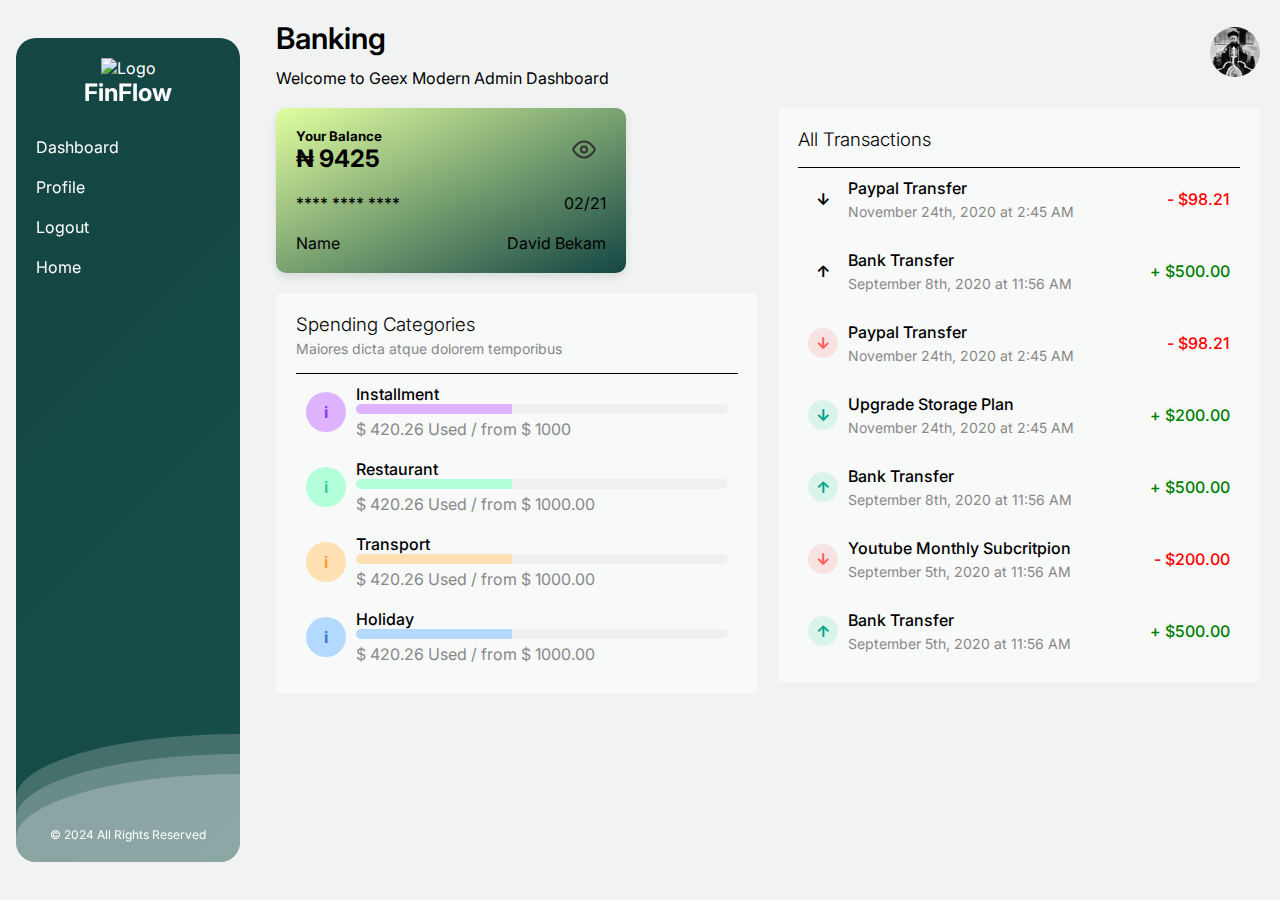
==== dashboard.html @ e2118fad "first-commit-still need to clean up" ====
<!DOCTYPE html>
<html lang="en">
  <head>
    <meta charset="UTF-8" />
    <meta name="viewport" content="width=device-width, initial-scale=1.0" />
    <title>My Website</title>
    <link rel="stylesheet" href="./styles/dashboard.css" />
  </head>
  <body>
    <div class="mobile-header">
      <button class="menu-btn">&#9776;</button>
      <div class="profile-picture">
        <img
          src="./images/WhatsApp Image 2024-01-13 at 22.33.21.jpeg"
          alt="Profile Picture"
        />
      </div>
    </div>
    <div class="overlay"></div>
    <div class="sidebar">
      <div class="sidebar-in-container">
        <div class="logo">
          <img src="logo.png" alt="Logo" />
          <h2>FinFlow</h2>
        </div>
        <nav>
          <ul>
            <li>
              <a href="#" class="nav-link" data-content="dashboard"
                >Dashboard</a
              >
            </li>
            <li>
              <a href="#" class="nav-link" data-content="profile">Profile</a>
            </li>
            <li>
              <a href="#" class="nav-link" data-content="logout">Logout</a>
            </li>
            <li><a href="#" class="nav-link" data-content="home">Home</a></li>
          </ul>
        </nav>
        <div class="sidebar-footer">
          <p>&copy; 2024 All Rights Reserved</p>
        </div>
        <div>
          <div class="wave-1"></div>
          <div class="wave-1"></div>
          <div class="wave-1"></div>
        </div>
      </div>
    </div>

    <div class="content">
      <header>
        <div class="banking">
          <h2>Banking</h2>
          <p>Welcome to Geex Modern Admin Dashboard</p>
        </div>
        <div class="profile-picture">
          <img
            src="./images/WhatsApp Image 2024-01-13 at 22.33.21.jpeg"
            alt="Profile Picture"
          />
        </div>
      </header>
      <main>
        <div id="dashboard" class="content-section dashboard">
          <div class="grid-container">
            <!-- atm card -->
            <div class="card">
              <div class="balance-container">
                <h5>Your Balance</h5>
                <p class="balance">₦ <span id="balance-amount">0</span></p>
                <button id="toggle-balance">
                  <svg
                    id="eye-icon"
                    viewBox="0 0 24 24"
                    fill="none"
                    stroke="currentColor"
                    stroke-width="2"
                    stroke-linecap="round"
                    stroke-linejoin="round"
                  >
                    <path
                      d="M1 12s4-8 11-8 11 8 11 8-4 8-11 8-11-8-11-8z"
                    ></path>
                    <circle cx="12" cy="12" r="3"></circle>
                  </svg>
                </button>
              </div>
              <div class="card-details">
                <p class="card-number">**** **** ****</p>
                <p class="expiry-date">02/21</p>
              </div>
              <div class="card-holder">
                <p>Name</p>
                <p id="card-holder-name">John Doe</p>
              </div>
            </div>

            <!-- categories -->
            <div class="category-container">
              <div class="spending-category">
                <h3>Spending Categories</h3>
                <p class="description">
                  Maiores dicta atque dolorem temporibus
                </p>
              </div>
              <div class="category-list">
                <div class="category">
                  <div class="category-icon installment">
                    <span>i</span>
                  </div>
                  <div class="category-info">
                    <h3>Installment</h3>
                    <div class="progress-bar">
                      <div class="progress" style="width: 42.026%"></div>
                    </div>
                    <p class="spent">$ 420.26 Used / from $ 1000</p>
                  </div>
                </div>
                <!-- Add more categories here -->
              </div>
            </div>
          </div>

          <!-- transaction history -->
          <div class="transaction-container">
            <div class="all-transactions">
              <h3>All Transactions</h3>
            </div>
            <div class="transaction-list">
              <!-- Static transactions -->
              <div class="transaction">
                <div class="transaction-icon">↓</div>
                <div class="transaction-info">
                  <h3 class="transaction-name">Paypal Transfer</h3>
                  <p class="transaction-details">
                    November 24th, 2020 at 2:45 AM
                  </p>
                </div>
                <span class="transaction-amount expense">- $98.21</span>
              </div>
              <div class="transaction">
                <div class="transaction-icon">↑</div>
                <div class="transaction-info">
                  <h3 class="transaction-name">Bank Transfer</h3>
                  <p class="transaction-details">
                    September 8th, 2020 at 11:56 AM
                  </p>
                </div>
                <span class="transaction-amount income">+ $500.00</span>
              </div>
            </div>
          </div>
        </div>

        <div id="profile" class="content-section hidden">
          <h2>Profile</h2>
          <p>This is the profile content.</p>
        </div>

        <div id="logout" class="content-section hidden">
          <h2>Logout</h2>
          <p>This is the logout content.</p>
        </div>

        <div id="home" class="content-section hidden">
          <h2>Home</h2>
          <p>This is the home content.</p>
        </div>
      </main>
    </div>

    <script src="./js/script.js"></script>
  </body>
</html>
---- styles/dashboard.css ----
@import url("https://fonts.googleapis.com/css2?family=Inter:wght@100..900&display=swap");
* {
  margin: 0;
  padding: 0;
  box-sizing: border-box;
}
body {
  margin: 0;
  padding: 0;
  font-family: "Inter", sans-serif;
  background-color: #f1f3f3;
  max-width: 1440px;
  margin: 0 auto;
}

@keyframes gradient {
  0% {
    background-position: 0% 0%;
  }
  50% {
    background-position: 100% 100%;
  }
  100% {
    background-position: 0% 0%;
  }
}

.sidebar {
  width: 20%;
  height: 100vh;
  color: #fff;
  position: fixed;
  left: 0;
  top: 0;
  display: flex;
  align-items: center;
  padding: 1rem;
}
.sidebar-in-container {
  display: flex;
  flex-direction: column;
  justify-content: center;
  /* background-color: rgba(20, 70, 67, 1); */
  height: 95%;
  width: 100%;
  border-radius: 20px;
  margin: auto 0;
  position: relative;
  overflow: auto;
  background: linear-gradient(
    315deg,
    rgba(20, 70, 67, 1) 3%,
    rgba(39, 119, 104, 1) 38%,
    rgba(20, 70, 67, 1) 98%
  );
  animation: gradient 15s ease infinite;
  background-size: 400% 400%;
  background-attachment: fixed;
  overflow: hidden;
}
.wave-1 {
  background: rgb(255 255 255 / 25%);
  border-radius: 1000% 1000% 0 0;
  position: absolute;
  width: 200%;
  height: 8rem;
  animation: wave 10s -3s linear infinite;
  transform: translate3d(0, 0, 0);
  opacity: 0.8;
  bottom: 0;
  left: 0;
  z-index: 1;
}
.wave-1:nth-of-type(2) {
  bottom: -1.25em;
  animation: wave 18s linear reverse infinite;
  opacity: 0.8;
}

.wave-1:nth-of-type(3) {
  bottom: -2.5em;
  animation: wave 20s -1s reverse infinite;
  opacity: 0.9;
}
@keyframes wave {
  2% {
    transform: translateX(1);
  }

  25% {
    transform: translateX(-25%);
  }

  50% {
    transform: translateX(-50%);
  }

  75% {
    transform: translateX(-25%);
  }

  100% {
    transform: translateX(1);
  }
}

.logo {
  text-align: center;
  padding: 20px;
}

nav ul {
  list-style-type: none;
  padding: 0;
  margin: 0;
  z-index: 10;
}

nav ul li a {
  display: block;
  color: #fff;
  text-decoration: none;
  padding: 10px 20px;
}

nav ul li a:hover {
  background-color: rgba(39, 119, 104, 1);
}

.sidebar-footer {
  margin-top: auto;
  bottom: 20px;
  color: #fff;
  padding: 20px;
  text-align: center;
}

.sidebar-footer p {
  font-size: 12px;
  font-weight: 400;
}

.content {
  margin-left: 20%;
  padding: 20px;
}

header {
  display: flex;
  justify-content: space-between;
  align-items: center;
  margin-bottom: 20px;
}

.banking h2 {
  font-size: 30px;
  font-weight: 600;
  margin: 0;
  margin-bottom: 12px;
}

.banking p {
  font-weight: 400;
}

.profile-picture img {
  width: 50px;
  height: 50px;
  border-radius: 50%;
}
/* styles.css */
.content-section {
  display: none;
}

.content-section.show {
  display: block;
}

.dashboard {
  display: flex !important;
  flex-direction: row;
  gap: 20px;
}
.mobile-header {
  display: none;
}

/* card acct balance */
.card {
  background-color: #fff;
  background: linear-gradient(
    to bottom right,
    rgba(225, 255, 160, 1),
    rgba(20, 70, 67, 1)
  );
  border-radius: 10px;
  padding: 20px;
  box-shadow: 0 4px 8px rgba(0, 0, 0, 0.1);
  max-width: 350px;
  width: 100%;
  max-height: 200px;
}

.balance-container {
  text-align: left;
  margin-bottom: 20px;
  position: relative;
}

.balance {
  font-size: 24px;
  font-weight: bold;
}

#toggle-balance {
  background: none;
  border: none;
  cursor: pointer;
  position: absolute;
  top: 50%;
  right: 10px;
  transform: translateY(-50%);
}

#eye-icon {
  width: 24px;
  height: 24px;
  stroke: #333;
}

.card-details {
  display: flex;
  justify-content: space-between;
  margin-bottom: 20px;
}

.card-holder {
  display: flex;
  justify-content: space-between;
}

/* categories section */
.category-container {
  width: 100%;
  margin: 0 auto;
  background-color: rgba(255, 255, 255, 0.5);
  padding: 20px;
  border-radius: 5px;
  /* box-shadow: 0 2px 5px rgba(0, 0, 0, 0.1); */
}

.description {
  padding-top: 4px;
  font-size: 14px;
  color: #888;
}

.category-list {
  display: flex;
  flex-direction: column;
  /* gap: 20px; */
}

.category {
  display: flex;
  align-items: center;
  padding: 10px;
}

.category-icon {
  width: 40px;
  height: 40px;
  border-radius: 50%;
  display: flex;
  justify-content: center;
  align-items: center;
  font-weight: bold;
  margin-right: 10px;
}

.installment {
  background-color: #e0b3ff;
  color: #8b3aff;
}

.category-info {
  flex-grow: 1;
}

.progress-bar {
  height: 10px;
  background-color: #f0f0f0;
  border-radius: 5px;
  overflow: hidden;
}

.progress {
  height: 100%;
  background-color: #e0b3ff;
}

.spent {
  color: #888;
  margin-top: 5px;
}

/* transaction history */

.transaction-container {
  height: 100%;
  width: 50%;
  margin: 0 auto;
  background-color: rgba(255, 255, 255, 0.5);
  padding: 20px;
  border-radius: 5px;
  /* box-shadow: 0 2px 5px rgba(0, 0, 0, 0.1); */
}
.all-transactions,
.spending-category {
  padding-bottom: 1rem;
  border-bottom: 1px solid #000;
}
.all-transactions h3,
.spending-category h3 {
  font-weight: 300;
}

.transaction-list {
  display: flex;
  flex-direction: column;
  gap: 10px;
}

.transaction {
  display: flex;
  align-items: center;
  padding: 10px;
}

.transaction-icon {
  width: 30px;
  height: 30px;
  border-radius: 50%;
  display: flex;
  justify-content: center;
  align-items: center;
  font-weight: bold;
  margin-right: 10px;
}

.transaction-icon.income {
  color: #00a389;
  background-color: #2ed6a326;
}

.transaction-icon.expense {
  color: #ff5b5b;
  background-color: #ff5b5b26;
}

.transaction-info {
  flex-grow: 1;
}

.transaction-name,
.category-info h3 {
  margin: 0;
  font-weight: 500;
  font-size: 16px;
}

.transaction-details {
  margin: 5px 0 0;
  color: #888;
  font-size: 14px;
}

.transaction-amount {
  font-weight: 500;
  margin-left: 10px;
}

.income {
  color: green;
}

.expense {
  color: red;
}

/* grid container */
.grid-container {
  display: flex;
  flex-direction: column;
  justify-content: center;
  gap: 20px;
  width: 50%;
}

/* Mobile styles */
@media (max-width: 768px) {
  .card {
    max-width: 450px;
  }
  .sidebar {
    width: 250px;
    left: -250px;
    transition: left 0.3s ease;
    z-index: 200;
  }

  .sidebar.open {
    left: 0;
  }

  .content {
    margin-left: 0;
  }

  .mobile-header {
    display: flex;
    justify-content: space-between;
    align-items: center;
    padding: 10px 18px;
    /* background-color: #333; */
    color: #fff;
  }

  .menu-btn {
    background-color: transparent;
    border: none;
    color: #fff;
    font-size: 24px;
    cursor: pointer;
  }

  .overlay {
    position: fixed;
    top: 0;
    left: 0;
    width: 100%;
    height: 100%;
    background-color: rgba(0, 0, 0, 0.5);
    z-index: 100;
    display: none;
  }

  .overlay.show {
    display: block;
    /* z-index: 1; */
  }
  .dashboard {
    flex-direction: column;
  }
  .grid-container,
  .transaction-container {
    width: 100%;
  }
  header .profile-picture {
    visibility: hidden;
  }
}
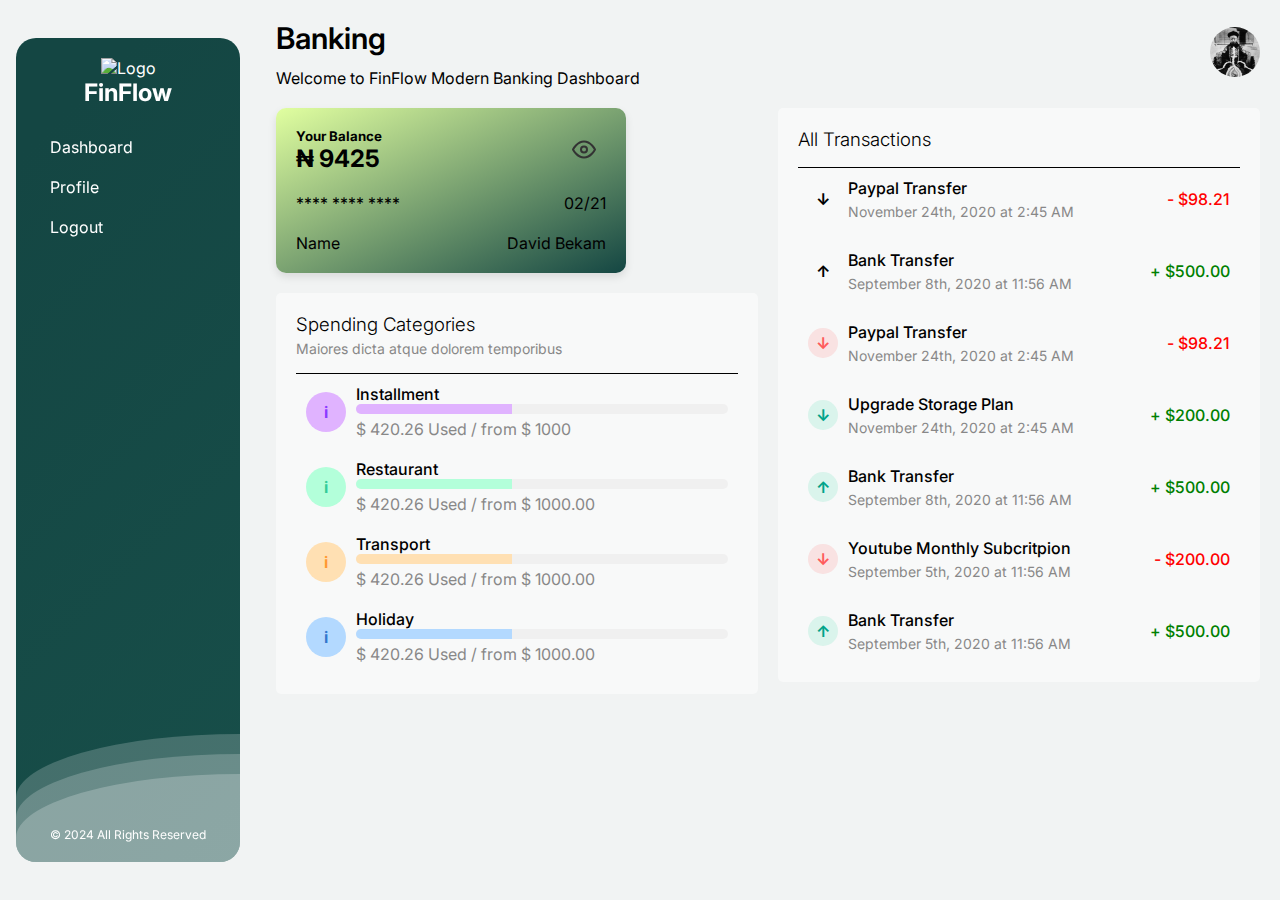
==== commit e06d76f2: "newtest" ====
--- a/dashboard.html
+++ b/dashboard.html
@@ -5,8 +5,17 @@
     <meta name="viewport" content="width=device-width, initial-scale=1.0" />
     <title>My Website</title>
     <link rel="stylesheet" href="./styles/dashboard.css" />
+    <link
+    rel="stylesheet"
+    href="https://cdnjs.cloudflare.com/ajax/libs/font-awesome/6.5.1/css/all.min.css"
+    integrity="sha512-DTOQO9RWCH3ppGqcWaEA1BIZOC6xxalwEsw9c2QQeAIftl+Vegovlnee1c9QX4TctnWMn13TZye+giMm8e2LwA=="
+    crossorigin="anonymous"
+    referrerpolicy="no-referrer"
+  />
   </head>
   <body>
+    <div class="dashboard-container">
+
     <div class="mobile-header">
       <button class="menu-btn">&#9776;</button>
       <div class="profile-picture">
@@ -25,18 +34,18 @@
         </div>
         <nav>
           <ul>
+            <!-- <li><a href="./index.html" class="nav-link" data-content="home">Home</a></li> -->
             <li>
               <a href="#" class="nav-link" data-content="dashboard"
-                >Dashboard</a
+                ><i class="fa-solid fa-house"></i>Dashboard</a
               >
             </li>
             <li>
-              <a href="#" class="nav-link" data-content="profile">Profile</a>
+              <a href="#" class="nav-link" data-content="profile"><i class="fa-solid fa-user"></i>Profile</a>
             </li>
             <li>
-              <a href="#" class="nav-link" data-content="logout">Logout</a>
+              <a href="#" class="nav-link" data-content="logout"><i class="fa-solid fa-right-from-bracket"></i>Logout</a>
             </li>
-            <li><a href="#" class="nav-link" data-content="home">Home</a></li>
           </ul>
         </nav>
         <div class="sidebar-footer">
@@ -54,7 +63,7 @@
       <header>
         <div class="banking">
           <h2>Banking</h2>
-          <p>Welcome to Geex Modern Admin Dashboard</p>
+          <p>Welcome to FinFlow Modern Banking Dashboard</p>
         </div>
         <div class="profile-picture">
           <img
@@ -64,7 +73,9 @@
         </div>
       </header>
       <main>
-        <div id="dashboard" class="content-section dashboard">
+        <div id="dashboard" class="content-section show">
+          <div class="dashboard">
+
           <div class="grid-container">
             <!-- atm card -->
             <div class="card">
@@ -155,22 +166,52 @@
           </div>
         </div>
 
+        </div>
+
         <div id="profile" class="content-section hidden">
-          <h2>Profile</h2>
-          <p>This is the profile content.</p>
-        </div>
-
-        <div id="logout" class="content-section hidden">
+          <div class="profile-card">
+            <div class="profile-picture">
+              <img
+          src="./images/WhatsApp Image 2024-01-13 at 22.33.21.jpeg"
+          alt="Company Logo"
+        />
+            </div>
+
+            <div class="profile-info">
+                <div>
+                    <span>First Name:</span>
+                    <span id="first-name">Anna</span>
+                </div>
+               
+                <div>
+                    <span>Surname:</span>
+                    <span id="surname">Beria</span>
+                </div>
+                <div>
+                    <span>Email Address:</span>
+                    <span id="email">ana.beriashvili96@gmail.com</span>
+                </div>
+                <div>
+                    <span>Country:</span>
+                    <span id="country">Georgia</span>
+                </div>
+                <div>
+                    <span>Phone Number:</span>
+                    <span id="phone-number">+995 557 9967</span>
+                </div>
+            </div>
+        </div>
+        </div>
+
+        <!-- <div id="logout" class="content-section hidden">
           <h2>Logout</h2>
           <p>This is the logout content.</p>
-        </div>
-
-        <div id="home" class="content-section hidden">
-          <h2>Home</h2>
-          <p>This is the home content.</p>
-        </div>
+        </div> -->
       </main>
     </div>
+
+  </div>
+
 
     <script src="./js/script.js"></script>
   </body>
--- a/styles/dashboard.css
+++ b/styles/dashboard.css
@@ -9,6 +9,10 @@
   padding: 0;
   font-family: "Inter", sans-serif;
   background-color: #f1f3f3;
+  margin: 0 auto;
+}
+
+.dashboard-container{
   max-width: 1440px;
   margin: 0 auto;
 }
@@ -27,11 +31,11 @@
 
 .sidebar {
   width: 20%;
+  max-width: 280px;
   height: 100vh;
+  max-height: 1000px;
   color: #fff;
   position: fixed;
-  left: 0;
-  top: 0;
   display: flex;
   align-items: center;
   padding: 1rem;
@@ -126,6 +130,9 @@
 nav ul li a:hover {
   background-color: rgba(39, 119, 104, 1);
 }
+nav ul li a i{
+  margin-right: 14px;
+}
 
 .sidebar-footer {
   margin-top: auto;
@@ -169,18 +176,17 @@
   border-radius: 50%;
 }
 /* styles.css */
-.content-section {
-  display: none;
-}
-
-.content-section.show {
-  display: block;
-}
-
 .dashboard {
   display: flex !important;
   flex-direction: row;
   gap: 20px;
+}
+.content-section {
+  display: none;
+}
+
+.content-section.show {
+  display: block;
 }
 .mobile-header {
   display: none;
@@ -430,7 +436,7 @@
   .menu-btn {
     background-color: transparent;
     border: none;
-    color: #fff;
+    color: #000;
     font-size: 24px;
     cursor: pointer;
   }
@@ -461,3 +467,61 @@
     visibility: hidden;
   }
 }
+
+
+/* profile section */
+.profile-card {
+  width: 100%;
+  max-width: 500px;
+  min-height: 400px;
+  margin: 0 auto;
+  background-color: rgba(255, 255, 255, 0.7);
+  box-shadow: 0 4px 8px rgba(0, 0, 0, 0.1);
+  padding: 20px;
+  border-radius: 10px;
+  text-align: left;
+  display: flex;
+  align-items: center;
+  justify-content: center;
+  flex-direction: column;
+}
+
+.profile-card h2 {
+  margin-bottom: 20px;
+}
+
+.profile-card .profile-picture img{
+  width: 100px;
+  height: 100px;
+}
+
+.profile-card .profile-picture{
+  display: flex;
+  justify-content: center;
+  align-items: center;
+  padding: 2px;
+  border: 2px solid #00a389;
+  border-radius: 100%;
+
+}
+
+.profile-info {
+  display: flex;
+  flex-direction: column;
+  flex-wrap: wrap;
+  justify-content: center;
+  align-items: center;
+  margin-bottom: 20px;
+  text-align: left !important;
+  width: 100%;
+}
+
+.profile-info div {
+  margin-bottom: 5px;
+}
+
+.profile-info span:first-child {
+  font-weight: bold;
+}
+
+
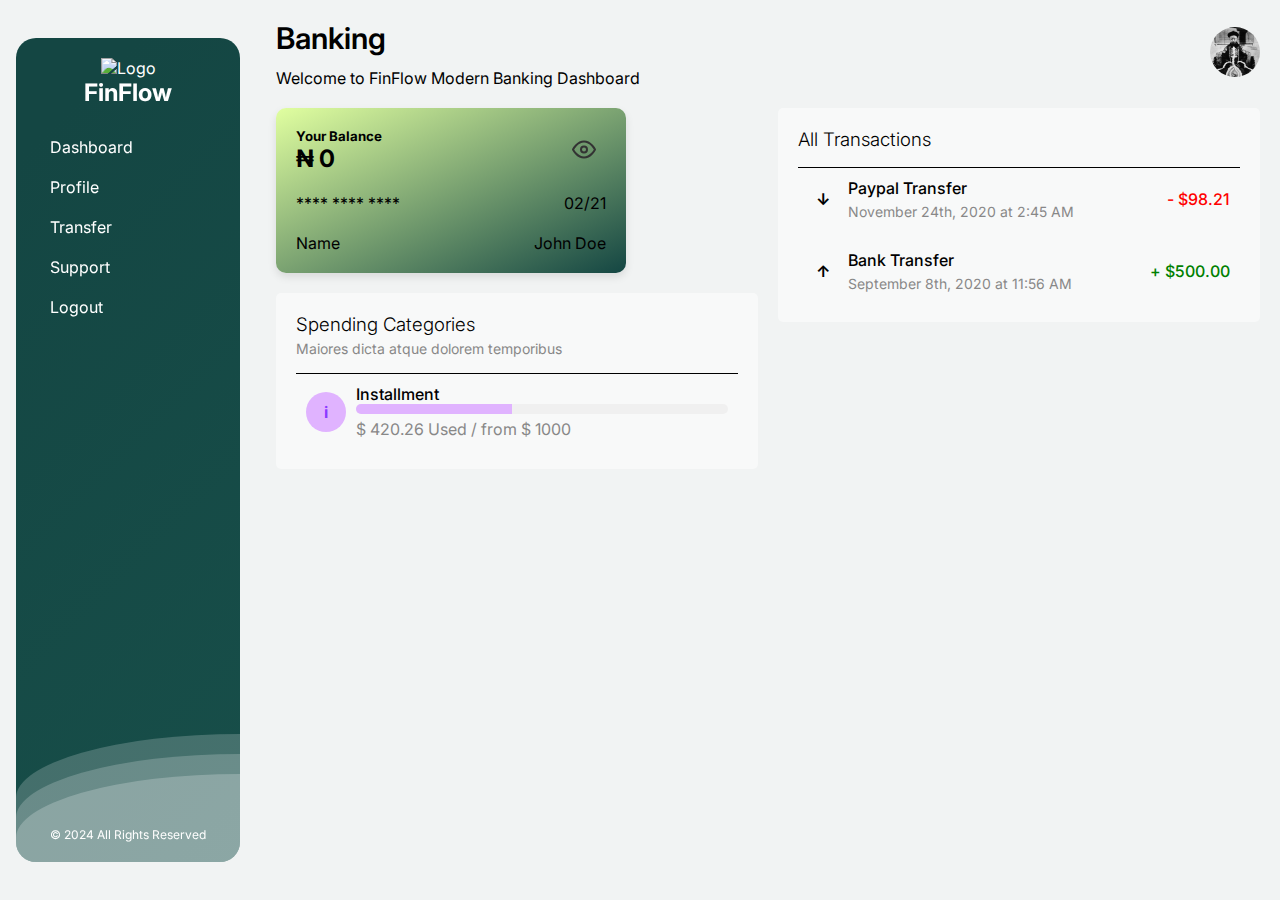
==== commit a51bd702: "first test" ====
--- a/dashboard.html
+++ b/dashboard.html
@@ -35,13 +35,25 @@
         <nav>
           <ul>
             <!-- <li><a href="./index.html" class="nav-link" data-content="home">Home</a></li> -->
-            <li>
+            <!-- <li>
               <a href="#" class="nav-link" data-content="dashboard"
                 ><i class="fa-solid fa-house"></i>Dashboard</a
               >
+            </li> -->
+            <li>
+              <a href="dashboard.html" class="nav-link" data-content="dashboard">
+                <i class="fa-solid fa-house"></i>Dashboard
+              </a>
             </li>
             <li>
-              <a href="#" class="nav-link" data-content="profile"><i class="fa-solid fa-user"></i>Profile</a>
+              <a href="profile.html" class="nav-link" data-content="profile"><i class="fa-solid fa-user"></i>Profile</a>
+            </li>
+            <li>
+              <li>
+                  <a href="transfer.html" class="nav-link" data-content="transfer"><i class="fa-solid fa-paper-plane"></i>Transfer</a>
+                </li>
+            <li>
+              <a href="help-and-support.html" class="nav-link" data-content="help-and-support"><i class="fa-solid fa-question"></i>Support</a>
             </li>
             <li>
               <a href="#" class="nav-link" data-content="logout"><i class="fa-solid fa-right-from-bracket"></i>Logout</a>
@@ -82,7 +94,7 @@
               <div class="balance-container">
                 <h5>Your Balance</h5>
                 <p class="balance">₦ <span id="balance-amount">0</span></p>
-                <button id="toggle-balance">
+                <button aria-label="toggle" id="toggle-balance">
                   <svg
                     id="eye-icon"
                     viewBox="0 0 24 24"
@@ -167,46 +179,6 @@
         </div>
 
         </div>
-
-        <div id="profile" class="content-section hidden">
-          <div class="profile-card">
-            <div class="profile-picture">
-              <img
-          src="./images/WhatsApp Image 2024-01-13 at 22.33.21.jpeg"
-          alt="Company Logo"
-        />
-            </div>
-
-            <div class="profile-info">
-                <div>
-                    <span>First Name:</span>
-                    <span id="first-name">Anna</span>
-                </div>
-               
-                <div>
-                    <span>Surname:</span>
-                    <span id="surname">Beria</span>
-                </div>
-                <div>
-                    <span>Email Address:</span>
-                    <span id="email">ana.beriashvili96@gmail.com</span>
-                </div>
-                <div>
-                    <span>Country:</span>
-                    <span id="country">Georgia</span>
-                </div>
-                <div>
-                    <span>Phone Number:</span>
-                    <span id="phone-number">+995 557 9967</span>
-                </div>
-            </div>
-        </div>
-        </div>
-
-        <!-- <div id="logout" class="content-section hidden">
-          <h2>Logout</h2>
-          <p>This is the logout content.</p>
-        </div> -->
       </main>
     </div>
 
--- a/styles/dashboard.css
+++ b/styles/dashboard.css
@@ -406,6 +406,9 @@
 
 /* Mobile styles */
 @media (max-width: 768px) {
+  .sidebar {
+    height: 80vh;
+  }
   .card {
     max-width: 450px;
   }
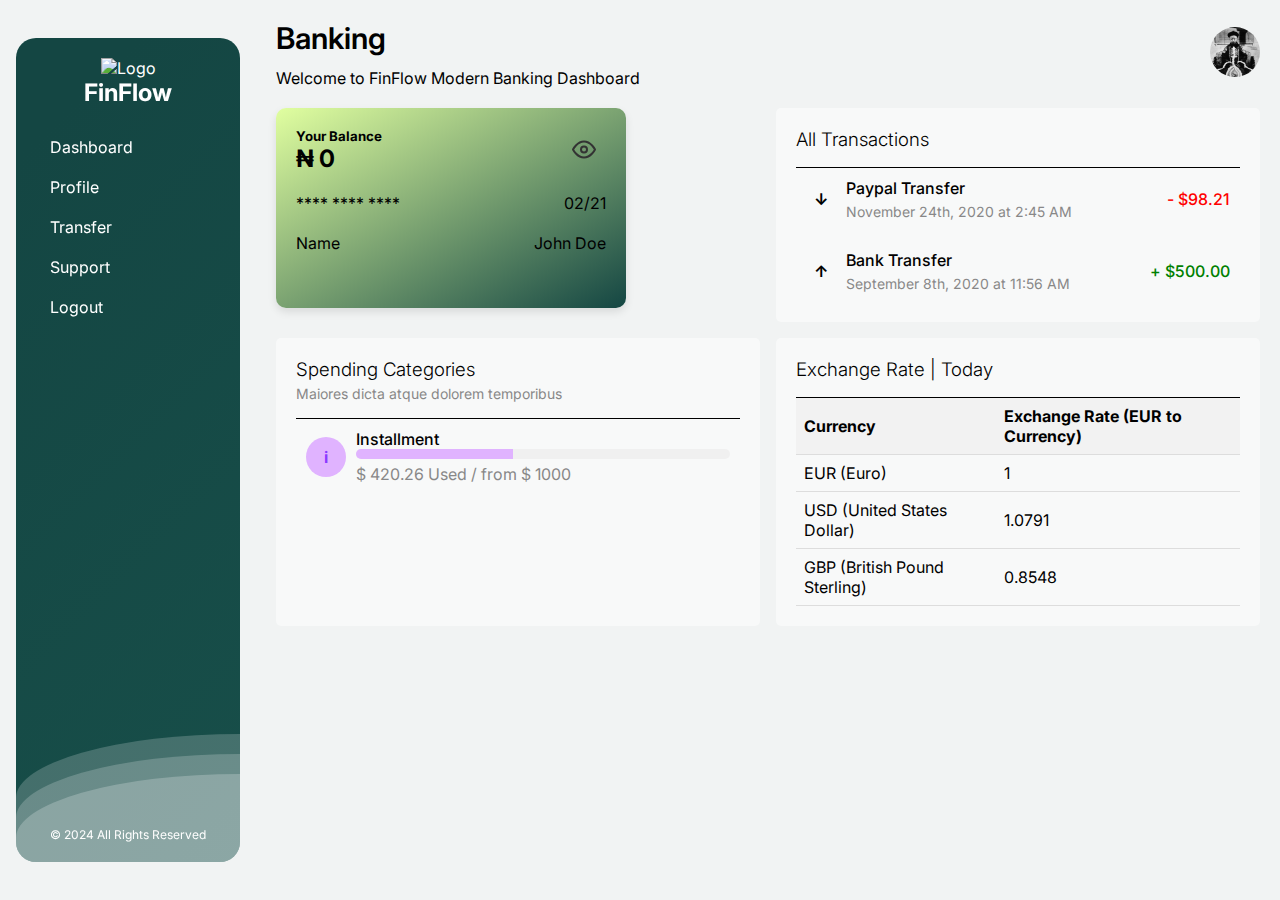
==== commit b3929942: "check" ====
--- a/dashboard.html
+++ b/dashboard.html
@@ -6,184 +6,222 @@
     <title>My Website</title>
     <link rel="stylesheet" href="./styles/dashboard.css" />
     <link
-    rel="stylesheet"
-    href="https://cdnjs.cloudflare.com/ajax/libs/font-awesome/6.5.1/css/all.min.css"
-    integrity="sha512-DTOQO9RWCH3ppGqcWaEA1BIZOC6xxalwEsw9c2QQeAIftl+Vegovlnee1c9QX4TctnWMn13TZye+giMm8e2LwA=="
-    crossorigin="anonymous"
-    referrerpolicy="no-referrer"
-  />
+      rel="stylesheet"
+      href="https://cdnjs.cloudflare.com/ajax/libs/font-awesome/6.5.1/css/all.min.css"
+      integrity="sha512-DTOQO9RWCH3ppGqcWaEA1BIZOC6xxalwEsw9c2QQeAIftl+Vegovlnee1c9QX4TctnWMn13TZye+giMm8e2LwA=="
+      crossorigin="anonymous"
+      referrerpolicy="no-referrer"
+    />
   </head>
   <body>
     <div class="dashboard-container">
-
-    <div class="mobile-header">
-      <button class="menu-btn">&#9776;</button>
-      <div class="profile-picture">
-        <img
-          src="./images/WhatsApp Image 2024-01-13 at 22.33.21.jpeg"
-          alt="Profile Picture"
-        />
-      </div>
-    </div>
-    <div class="overlay"></div>
-    <div class="sidebar">
-      <div class="sidebar-in-container">
-        <div class="logo">
-          <img src="logo.png" alt="Logo" />
-          <h2>FinFlow</h2>
-        </div>
-        <nav>
-          <ul>
-            <!-- <li><a href="./index.html" class="nav-link" data-content="home">Home</a></li> -->
-            <!-- <li>
-              <a href="#" class="nav-link" data-content="dashboard"
-                ><i class="fa-solid fa-house"></i>Dashboard</a
-              >
-            </li> -->
-            <li>
-              <a href="dashboard.html" class="nav-link" data-content="dashboard">
-                <i class="fa-solid fa-house"></i>Dashboard
-              </a>
-            </li>
-            <li>
-              <a href="profile.html" class="nav-link" data-content="profile"><i class="fa-solid fa-user"></i>Profile</a>
-            </li>
-            <li>
-              <li>
-                  <a href="transfer.html" class="nav-link" data-content="transfer"><i class="fa-solid fa-paper-plane"></i>Transfer</a>
-                </li>
-            <li>
-              <a href="help-and-support.html" class="nav-link" data-content="help-and-support"><i class="fa-solid fa-question"></i>Support</a>
-            </li>
-            <li>
-              <a href="#" class="nav-link" data-content="logout"><i class="fa-solid fa-right-from-bracket"></i>Logout</a>
-            </li>
-          </ul>
-        </nav>
-        <div class="sidebar-footer">
-          <p>&copy; 2024 All Rights Reserved</p>
-        </div>
-        <div>
-          <div class="wave-1"></div>
-          <div class="wave-1"></div>
-          <div class="wave-1"></div>
-        </div>
-      </div>
-    </div>
-
-    <div class="content">
-      <header>
-        <div class="banking">
-          <h2>Banking</h2>
-          <p>Welcome to FinFlow Modern Banking Dashboard</p>
-        </div>
+      <div class="mobile-header">
+        <button class="menu-btn">&#9776;</button>
         <div class="profile-picture">
           <img
             src="./images/WhatsApp Image 2024-01-13 at 22.33.21.jpeg"
             alt="Profile Picture"
           />
         </div>
-      </header>
-      <main>
-        <div id="dashboard" class="content-section show">
-          <div class="dashboard">
-
-          <div class="grid-container">
-            <!-- atm card -->
-            <div class="card">
-              <div class="balance-container">
-                <h5>Your Balance</h5>
-                <p class="balance">₦ <span id="balance-amount">0</span></p>
-                <button aria-label="toggle" id="toggle-balance">
-                  <svg
-                    id="eye-icon"
-                    viewBox="0 0 24 24"
-                    fill="none"
-                    stroke="currentColor"
-                    stroke-width="2"
-                    stroke-linecap="round"
-                    stroke-linejoin="round"
-                  >
-                    <path
-                      d="M1 12s4-8 11-8 11 8 11 8-4 8-11 8-11-8-11-8z"
-                    ></path>
-                    <circle cx="12" cy="12" r="3"></circle>
-                  </svg>
-                </button>
-              </div>
-              <div class="card-details">
-                <p class="card-number">**** **** ****</p>
-                <p class="expiry-date">02/21</p>
-              </div>
-              <div class="card-holder">
-                <p>Name</p>
-                <p id="card-holder-name">John Doe</p>
+      </div>
+      <div class="overlay"></div>
+      <div class="sidebar">
+        <div class="sidebar-in-container">
+          <div class="logo">
+            <img src="logo.png" alt="Logo" />
+            <h2>FinFlow</h2>
+          </div>
+          <nav>
+            <ul>
+              <!-- <li><a href="./index.html" class="nav-link" data-content="home">Home</a></li> -->
+              <!-- <li>
+              <a href="#" class="nav-link" data-content="dashboard"
+                ><i class="fa-solid fa-house"></i>Dashboard</a
+              >
+            </li> -->
+              <li>
+                <a
+                  href="dashboard.html"
+                  class="nav-link"
+                  data-content="dashboard"
+                >
+                  <i class="fa-solid fa-house"></i>Dashboard
+                </a>
+              </li>
+              <li>
+                <a href="profile.html" class="nav-link" data-content="profile"
+                  ><i class="fa-solid fa-user"></i>Profile</a
+                >
+              </li>
+              <li></li>
+              <li>
+                <a href="transfer.html" class="nav-link" data-content="transfer"
+                  ><i class="fa-solid fa-paper-plane"></i>Transfer</a
+                >
+              </li>
+              <li>
+                <a
+                  href="help-and-support.html"
+                  class="nav-link"
+                  data-content="help-and-support"
+                  ><i class="fa-solid fa-question"></i>Support</a
+                >
+              </li>
+              <li>
+                <a href="#" class="nav-link" data-content="logout"
+                  ><i class="fa-solid fa-right-from-bracket"></i>Logout</a
+                >
+              </li>
+            </ul>
+          </nav>
+          <div class="sidebar-footer">
+            <p>&copy; 2024 All Rights Reserved</p>
+          </div>
+          <div>
+            <div class="wave-1"></div>
+            <div class="wave-1"></div>
+            <div class="wave-1"></div>
+          </div>
+        </div>
+      </div>
+
+      <div class="content">
+        <header>
+          <div class="banking">
+            <h2>Banking</h2>
+            <p>Welcome to FinFlow Modern Banking Dashboard</p>
+          </div>
+          <div class="profile-picture">
+            <img
+              src="./images/WhatsApp Image 2024-01-13 at 22.33.21.jpeg"
+              alt="Profile Picture"
+            />
+          </div>
+        </header>
+        <main>
+          <div id="dashboard" class="content-section show">
+            <div class="dashboard">
+              <!-- atm card -->
+              <div class="card">
+                <div class="balance-container">
+                  <h5>Your Balance</h5>
+                  <p class="balance">₦ <span id="balance-amount">0</span></p>
+                  <button aria-label="toggle" id="toggle-balance">
+                    <svg
+                      id="eye-icon"
+                      viewBox="0 0 24 24"
+                      fill="none"
+                      stroke="currentColor"
+                      stroke-width="2"
+                      stroke-linecap="round"
+                      stroke-linejoin="round"
+                    >
+                      <path
+                        d="M1 12s4-8 11-8 11 8 11 8-4 8-11 8-11-8-11-8z"
+                      ></path>
+                      <circle cx="12" cy="12" r="3"></circle>
+                    </svg>
+                  </button>
+                </div>
+                <div class="card-details">
+                  <p class="card-number">**** **** ****</p>
+                  <p class="expiry-date">02/21</p>
+                </div>
+                <div class="card-holder">
+                  <p>Name</p>
+                  <p id="card-holder-name">John Doe</p>
+                </div>
+              </div>
+
+              <!-- transaction history -->
+              <div class="transaction-container">
+                <div class="all-transactions">
+                  <h3>All Transactions</h3>
+                </div>
+                <div class="transaction-list">
+                  <!-- Static transactions -->
+                  <div class="transaction">
+                    <div class="transaction-icon">↓</div>
+                    <div class="transaction-info">
+                      <h3 class="transaction-name">Paypal Transfer</h3>
+                      <p class="transaction-details">
+                        November 24th, 2020 at 2:45 AM
+                      </p>
+                    </div>
+                    <span class="transaction-amount expense">- $98.21</span>
+                  </div>
+                  <div class="transaction">
+                    <div class="transaction-icon">↑</div>
+                    <div class="transaction-info">
+                      <h3 class="transaction-name">Bank Transfer</h3>
+                      <p class="transaction-details">
+                        September 8th, 2020 at 11:56 AM
+                      </p>
+                    </div>
+                    <span class="transaction-amount income">+ $500.00</span>
+                  </div>
+                </div>
+              </div>
+
+              <!-- categories -->
+              <div class="category-container">
+                <div class="spending-category">
+                  <h3>Spending Categories</h3>
+                  <p class="description">
+                    Maiores dicta atque dolorem temporibus
+                  </p>
+                </div>
+                <div class="category-list">
+                  <div class="category">
+                    <div class="category-icon installment">
+                      <span>i</span>
+                    </div>
+                    <div class="category-info">
+                      <h3>Installment</h3>
+                      <div class="progress-bar">
+                        <div class="progress" style="width: 42.026%"></div>
+                      </div>
+                      <p class="spent">$ 420.26 Used / from $ 1000</p>
+                    </div>
+                  </div>
+                  <!-- Add more categories here -->
+                </div>
+              </div>
+
+              <!-- currency rate display -->
+              <div class="exchange-rate-container">
+                <div class="all-transactions">
+                  <h3>Exchange Rate | Today</h3>
+                </div>
+                <!-- Static transactions -->
+                <table>
+                  <thead>
+                    <tr>
+                      <th>Currency</th>
+                      <th>Exchange Rate (EUR to Currency)</th>
+                    </tr>
+                  </thead>
+                  <tbody>
+                    <tr>
+                      <td>EUR (Euro)</td>
+                      <td>1</td>
+                    </tr>
+                    <tr>
+                      <td>USD (United States Dollar)</td>
+                      <td>1.0791</td>
+                    </tr>
+                    <tr>
+                      <td>GBP (British Pound Sterling)</td>
+                      <td>0.8548</td>
+                    </tr>
+                  </tbody>
+                </table>
               </div>
             </div>
-
-            <!-- categories -->
-            <div class="category-container">
-              <div class="spending-category">
-                <h3>Spending Categories</h3>
-                <p class="description">
-                  Maiores dicta atque dolorem temporibus
-                </p>
-              </div>
-              <div class="category-list">
-                <div class="category">
-                  <div class="category-icon installment">
-                    <span>i</span>
-                  </div>
-                  <div class="category-info">
-                    <h3>Installment</h3>
-                    <div class="progress-bar">
-                      <div class="progress" style="width: 42.026%"></div>
-                    </div>
-                    <p class="spent">$ 420.26 Used / from $ 1000</p>
-                  </div>
-                </div>
-                <!-- Add more categories here -->
-              </div>
-            </div>
-          </div>
-
-          <!-- transaction history -->
-          <div class="transaction-container">
-            <div class="all-transactions">
-              <h3>All Transactions</h3>
-            </div>
-            <div class="transaction-list">
-              <!-- Static transactions -->
-              <div class="transaction">
-                <div class="transaction-icon">↓</div>
-                <div class="transaction-info">
-                  <h3 class="transaction-name">Paypal Transfer</h3>
-                  <p class="transaction-details">
-                    November 24th, 2020 at 2:45 AM
-                  </p>
-                </div>
-                <span class="transaction-amount expense">- $98.21</span>
-              </div>
-              <div class="transaction">
-                <div class="transaction-icon">↑</div>
-                <div class="transaction-info">
-                  <h3 class="transaction-name">Bank Transfer</h3>
-                  <p class="transaction-details">
-                    September 8th, 2020 at 11:56 AM
-                  </p>
-                </div>
-                <span class="transaction-amount income">+ $500.00</span>
-              </div>
-            </div>
-          </div>
-        </div>
-
-        </div>
-      </main>
+          </div>
+        </main>
+      </div>
     </div>
-
-  </div>
-
 
     <script src="./js/script.js"></script>
   </body>
--- a/styles/dashboard.css
+++ b/styles/dashboard.css
@@ -12,7 +12,7 @@
   margin: 0 auto;
 }
 
-.dashboard-container{
+.dashboard-container {
   max-width: 1440px;
   margin: 0 auto;
 }
@@ -130,7 +130,7 @@
 nav ul li a:hover {
   background-color: rgba(39, 119, 104, 1);
 }
-nav ul li a i{
+nav ul li a i {
   margin-right: 14px;
 }
 
@@ -176,10 +176,19 @@
   border-radius: 50%;
 }
 /* styles.css */
-.dashboard {
+/* .dashboard {
   display: flex !important;
   flex-direction: row;
   gap: 20px;
+} */
+.dashboard {
+  display: grid;
+  grid-template-columns: repeat(2, 1fr); /* 2 columns on desktop */
+  grid-gap: 1rem; /* adjust the gap between divs as needed */
+}
+
+.dashboard > div {
+  height: auto; /* let the height adjust based on content */
 }
 .content-section {
   display: none;
@@ -247,7 +256,8 @@
 }
 
 /* categories section */
-.category-container {
+.transaction-container,
+.exchange-rate-container {
   width: 100%;
   margin: 0 auto;
   background-color: rgba(255, 255, 255, 0.5);
@@ -313,9 +323,9 @@
 
 /* transaction history */
 
-.transaction-container {
+.category-container {
   height: 100%;
-  width: 50%;
+  width: 100%;
   margin: 0 auto;
   background-color: rgba(255, 255, 255, 0.5);
   padding: 20px;
@@ -395,13 +405,22 @@
   color: red;
 }
 
-/* grid container */
-.grid-container {
-  display: flex;
-  flex-direction: column;
-  justify-content: center;
-  gap: 20px;
-  width: 50%;
+/* exchange rate table */
+
+table {
+  width: 100%;
+  border-collapse: collapse;
+}
+
+th,
+td {
+  padding: 8px;
+  text-align: left;
+  border-bottom: 1px solid #ddd;
+}
+
+th {
+  background-color: #f2f2f2;
 }
 
 /* Mobile styles */
@@ -460,17 +479,23 @@
     /* z-index: 1; */
   }
   .dashboard {
-    flex-direction: column;
-  }
-  .grid-container,
+    grid-template-columns: 1fr; /* 1 column on mobile */
+  }
+
+  .exchange-rate-container,
   .transaction-container {
     width: 100%;
   }
   header .profile-picture {
     visibility: hidden;
   }
-}
-
+  .exchange-rate-container {
+    order: 3;
+  }
+  .category-container {
+    order: 4;
+  }
+}
 
 /* profile section */
 .profile-card {
@@ -493,19 +518,18 @@
   margin-bottom: 20px;
 }
 
-.profile-card .profile-picture img{
+.profile-card .profile-picture img {
   width: 100px;
   height: 100px;
 }
 
-.profile-card .profile-picture{
+.profile-card .profile-picture {
   display: flex;
   justify-content: center;
   align-items: center;
   padding: 2px;
   border: 2px solid #00a389;
   border-radius: 100%;
-
 }
 
 .profile-info {
@@ -526,5 +550,3 @@
 .profile-info span:first-child {
   font-weight: bold;
 }
-
-
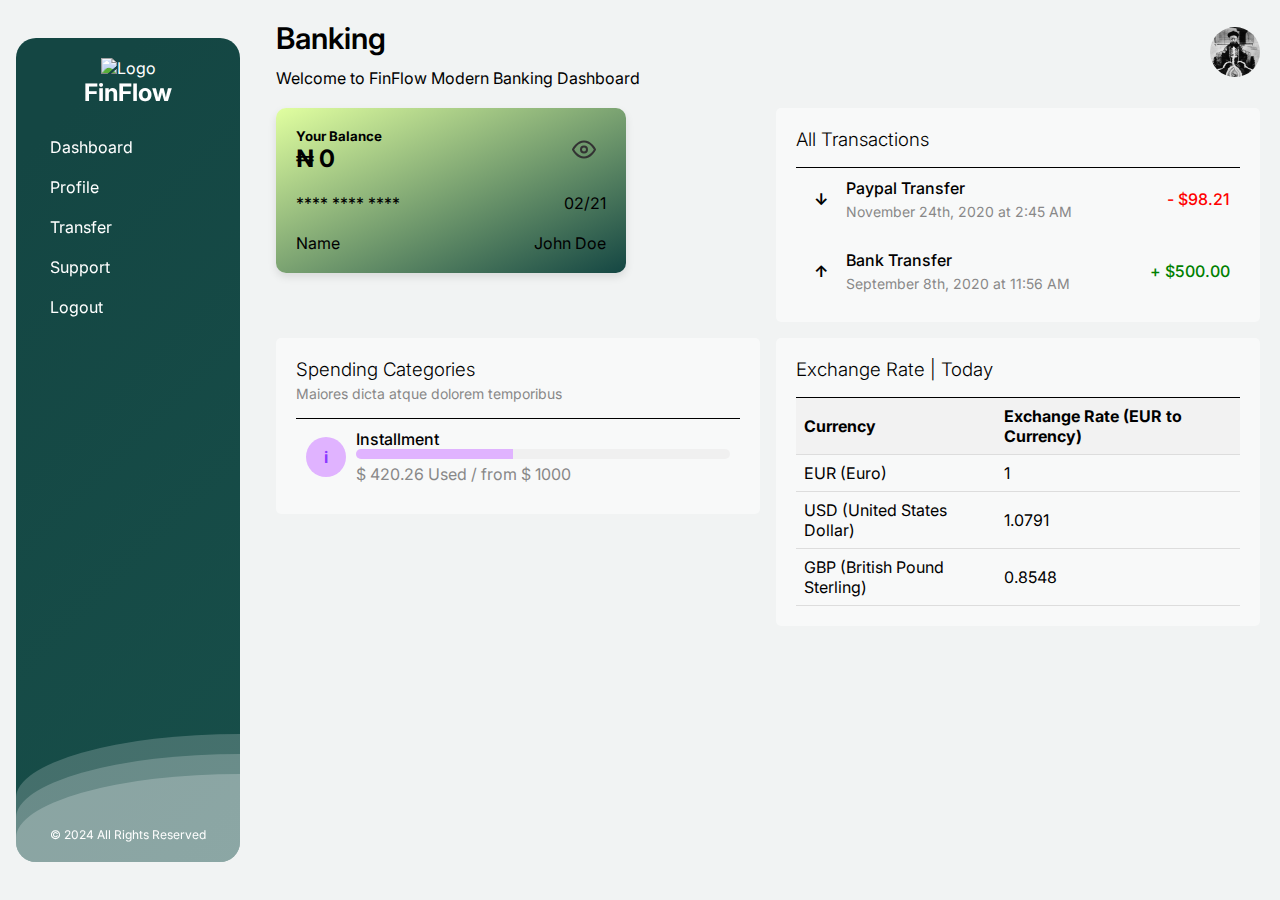
==== commit 4e64b3f2: "CHECK AGAIN" ====
--- a/dashboard.html
+++ b/dashboard.html
@@ -33,15 +33,9 @@
           </div>
           <nav>
             <ul>
-              <!-- <li><a href="./index.html" class="nav-link" data-content="home">Home</a></li> -->
-              <!-- <li>
-              <a href="#" class="nav-link" data-content="dashboard"
-                ><i class="fa-solid fa-house"></i>Dashboard</a
-              >
-            </li> -->
               <li>
                 <a
-                  href="dashboard.html"
+                  href="./dashboard.html"
                   class="nav-link"
                   data-content="dashboard"
                 >
@@ -49,19 +43,19 @@
                 </a>
               </li>
               <li>
-                <a href="profile.html" class="nav-link" data-content="profile"
+                <a href="./profile.html" class="nav-link" data-content="profile"
                   ><i class="fa-solid fa-user"></i>Profile</a
                 >
               </li>
               <li></li>
               <li>
-                <a href="transfer.html" class="nav-link" data-content="transfer"
+                <a href="./transfer.html" class="nav-link" data-content="transfer"
                   ><i class="fa-solid fa-paper-plane"></i>Transfer</a
                 >
               </li>
               <li>
                 <a
-                  href="help-and-support.html"
+                  href="./help-and-support.html"
                   class="nav-link"
                   data-content="help-and-support"
                   ><i class="fa-solid fa-question"></i>Support</a
--- a/styles/dashboard.css
+++ b/styles/dashboard.css
@@ -188,7 +188,7 @@
 }
 
 .dashboard > div {
-  height: auto; /* let the height adjust based on content */
+  height: fit-content; /* let the height adjust based on content */
 }
 .content-section {
   display: none;
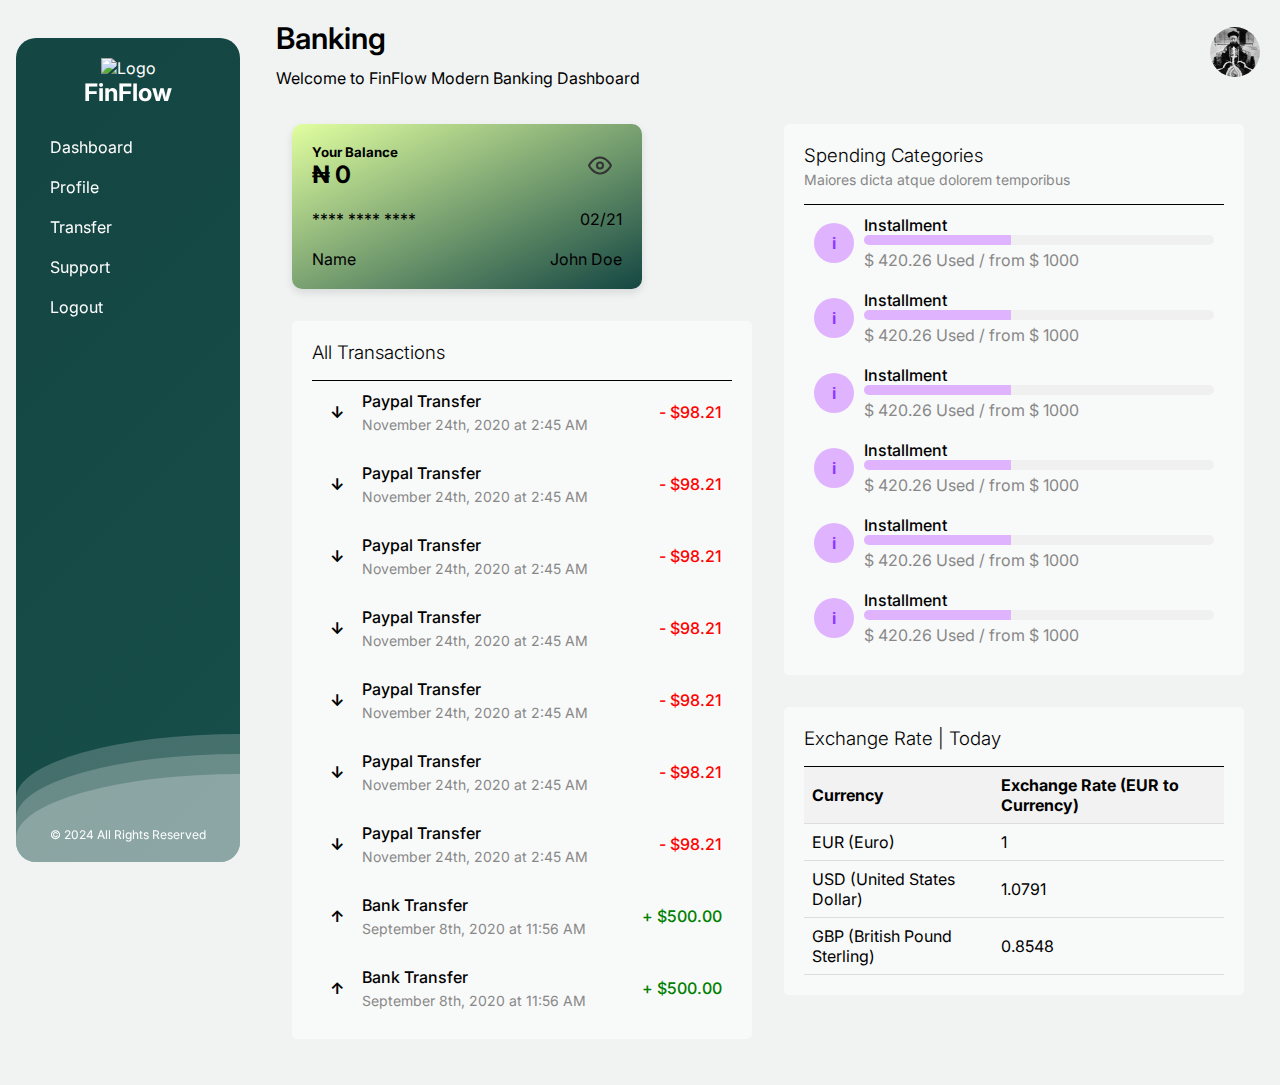
==== commit d00954e4: "fix" ====
--- a/dashboard.html
+++ b/dashboard.html
@@ -145,6 +145,76 @@
                     <span class="transaction-amount expense">- $98.21</span>
                   </div>
                   <div class="transaction">
+                    <div class="transaction-icon">↓</div>
+                    <div class="transaction-info">
+                      <h3 class="transaction-name">Paypal Transfer</h3>
+                      <p class="transaction-details">
+                        November 24th, 2020 at 2:45 AM
+                      </p>
+                    </div>
+                    <span class="transaction-amount expense">- $98.21</span>
+                  </div>
+                  <div class="transaction">
+                    <div class="transaction-icon">↓</div>
+                    <div class="transaction-info">
+                      <h3 class="transaction-name">Paypal Transfer</h3>
+                      <p class="transaction-details">
+                        November 24th, 2020 at 2:45 AM
+                      </p>
+                    </div>
+                    <span class="transaction-amount expense">- $98.21</span>
+                  </div>
+                  <div class="transaction">
+                    <div class="transaction-icon">↓</div>
+                    <div class="transaction-info">
+                      <h3 class="transaction-name">Paypal Transfer</h3>
+                      <p class="transaction-details">
+                        November 24th, 2020 at 2:45 AM
+                      </p>
+                    </div>
+                    <span class="transaction-amount expense">- $98.21</span>
+                  </div>
+                  <div class="transaction">
+                    <div class="transaction-icon">↓</div>
+                    <div class="transaction-info">
+                      <h3 class="transaction-name">Paypal Transfer</h3>
+                      <p class="transaction-details">
+                        November 24th, 2020 at 2:45 AM
+                      </p>
+                    </div>
+                    <span class="transaction-amount expense">- $98.21</span>
+                  </div>
+                  <div class="transaction">
+                    <div class="transaction-icon">↓</div>
+                    <div class="transaction-info">
+                      <h3 class="transaction-name">Paypal Transfer</h3>
+                      <p class="transaction-details">
+                        November 24th, 2020 at 2:45 AM
+                      </p>
+                    </div>
+                    <span class="transaction-amount expense">- $98.21</span>
+                  </div>
+                  <div class="transaction">
+                    <div class="transaction-icon">↓</div>
+                    <div class="transaction-info">
+                      <h3 class="transaction-name">Paypal Transfer</h3>
+                      <p class="transaction-details">
+                        November 24th, 2020 at 2:45 AM
+                      </p>
+                    </div>
+                    <span class="transaction-amount expense">- $98.21</span>
+                  </div>
+                  <div class="transaction">
+                    <div class="transaction-icon">↑</div>
+                    <div class="transaction-info">
+                      <h3 class="transaction-name">Bank Transfer</h3>
+                      <p class="transaction-details">
+                        September 8th, 2020 at 11:56 AM
+                      </p>
+                    </div>
+                    <span class="transaction-amount income">+ $500.00</span>
+                  </div>
+                  <div class="transaction">
                     <div class="transaction-icon">↑</div>
                     <div class="transaction-info">
                       <h3 class="transaction-name">Bank Transfer</h3>
@@ -166,6 +236,66 @@
                   </p>
                 </div>
                 <div class="category-list">
+                  <div class="category">
+                    <div class="category-icon installment">
+                      <span>i</span>
+                    </div>
+                    <div class="category-info">
+                      <h3>Installment</h3>
+                      <div class="progress-bar">
+                        <div class="progress" style="width: 42.026%"></div>
+                      </div>
+                      <p class="spent">$ 420.26 Used / from $ 1000</p>
+                    </div>
+                  </div>
+                  <div class="category">
+                    <div class="category-icon installment">
+                      <span>i</span>
+                    </div>
+                    <div class="category-info">
+                      <h3>Installment</h3>
+                      <div class="progress-bar">
+                        <div class="progress" style="width: 42.026%"></div>
+                      </div>
+                      <p class="spent">$ 420.26 Used / from $ 1000</p>
+                    </div>
+                  </div>
+                  <div class="category">
+                    <div class="category-icon installment">
+                      <span>i</span>
+                    </div>
+                    <div class="category-info">
+                      <h3>Installment</h3>
+                      <div class="progress-bar">
+                        <div class="progress" style="width: 42.026%"></div>
+                      </div>
+                      <p class="spent">$ 420.26 Used / from $ 1000</p>
+                    </div>
+                  </div>
+                  <div class="category">
+                    <div class="category-icon installment">
+                      <span>i</span>
+                    </div>
+                    <div class="category-info">
+                      <h3>Installment</h3>
+                      <div class="progress-bar">
+                        <div class="progress" style="width: 42.026%"></div>
+                      </div>
+                      <p class="spent">$ 420.26 Used / from $ 1000</p>
+                    </div>
+                  </div>
+                  <div class="category">
+                    <div class="category-icon installment">
+                      <span>i</span>
+                    </div>
+                    <div class="category-info">
+                      <h3>Installment</h3>
+                      <div class="progress-bar">
+                        <div class="progress" style="width: 42.026%"></div>
+                      </div>
+                      <p class="spent">$ 420.26 Used / from $ 1000</p>
+                    </div>
+                  </div>
                   <div class="category">
                     <div class="category-icon installment">
                       <span>i</span>
@@ -211,6 +341,7 @@
                   </tbody>
                 </table>
               </div>
+              
             </div>
           </div>
         </main>
--- a/styles/dashboard.css
+++ b/styles/dashboard.css
@@ -182,14 +182,16 @@
   gap: 20px;
 } */
 .dashboard {
-  display: grid;
-  grid-template-columns: repeat(2, 1fr); /* 2 columns on desktop */
-  grid-gap: 1rem; /* adjust the gap between divs as needed */
+  column-count: 2; 
+  column-gap: 2rem; 
+  padding: 1rem;
 }
 
 .dashboard > div {
-  height: fit-content; /* let the height adjust based on content */
-}
+  break-inside: avoid; 
+  margin-bottom: 2rem; 
+}
+
 .content-section {
   display: none;
 }
@@ -479,6 +481,8 @@
     /* z-index: 1; */
   }
   .dashboard {
+    display: grid;
+    padding: 0;
     grid-template-columns: 1fr; /* 1 column on mobile */
   }
 
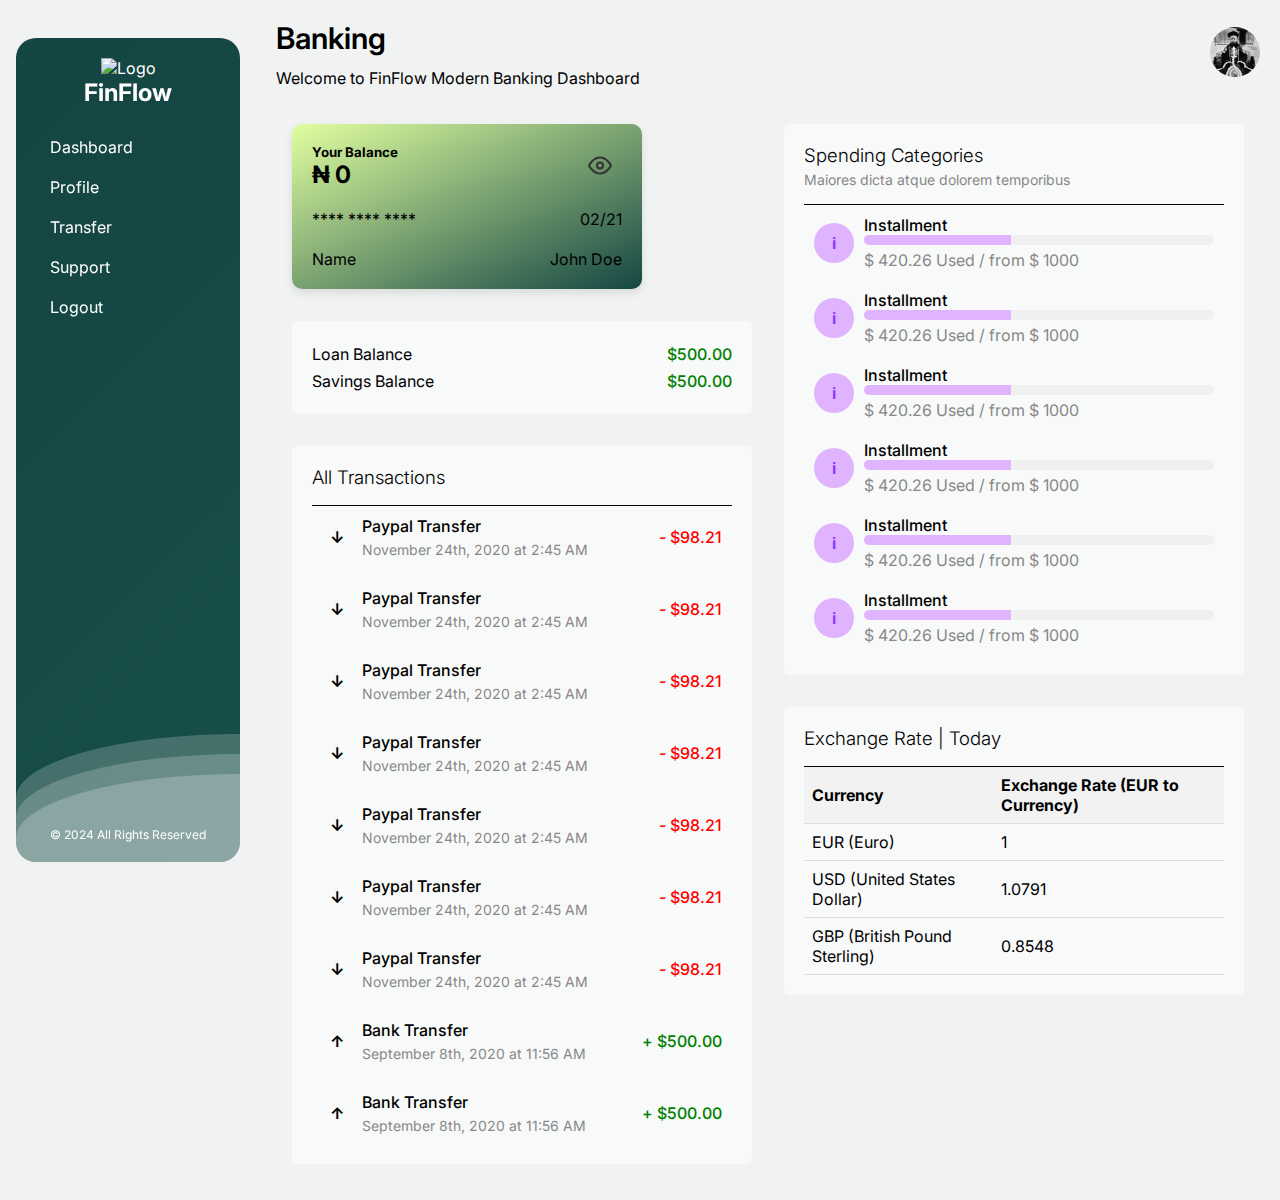
==== commit b15f592b: "loan-balance" ====
--- a/dashboard.html
+++ b/dashboard.html
@@ -127,6 +127,29 @@
                 </div>
               </div>
 
+               <!-- loan balance -->
+               <div class="transaction-container">
+                <div class="loan-list">
+                  <!-- Static transactions -->
+                  <div class="loan">
+                    <div class="transaction-info">
+                      <p class="loan-balance">
+                        Loan Balance
+                      </p>
+                    </div>
+                    <span class="transaction-amount income">$500.00</span>
+                  </div>
+                  <div class="loan">
+                    <div class="transaction-info">
+                      <p class="loan-balance">
+                        Savings Balance
+                      </p>
+                    </div>
+                    <span class="transaction-amount income">$500.00</span>
+                  </div>
+                </div>
+              </div>
+
               <!-- transaction history -->
               <div class="transaction-container">
                 <div class="all-transactions">
--- a/styles/dashboard.css
+++ b/styles/dashboard.css
@@ -554,3 +554,10 @@
 .profile-info span:first-child {
   font-weight: bold;
 }
+
+.loan{
+  display: flex;
+  justify-items: center;
+  align-items: center;
+  padding: .2rem 0;
+}